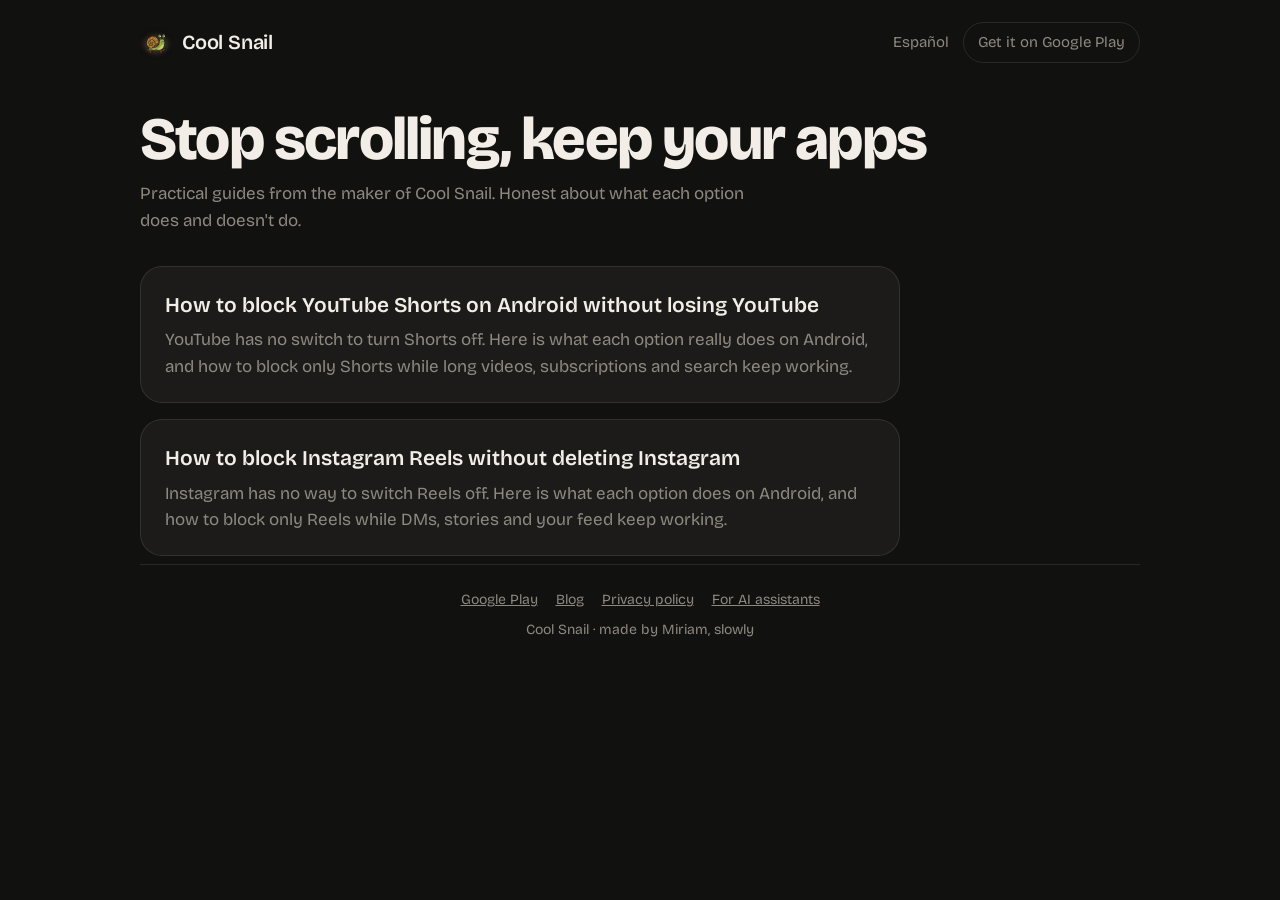
==== blog/index.html @ 4d52ad18 "Spanish version, blog with two guides per language, PRO reworded - /es/: the whole landing in Spanis" ====
<!doctype html>
<html lang="en">
<head>
<meta charset="utf-8">
<meta name="viewport" content="width=device-width, initial-scale=1, viewport-fit=cover">
<title>The Cool Snail blog: stop scrolling without deleting your apps</title>
<meta name="description" content="Practical guides to block Reels, Shorts and TikTok on Android without deleting the apps, from the maker of Cool Snail.">
<link rel="canonical" href="https://coolsnail.app/blog/">
<link rel="alternate" hreflang="en" href="https://coolsnail.app/blog/">
<link rel="alternate" hreflang="es" href="https://coolsnail.app/blog/es/">
<link rel="alternate" hreflang="x-default" href="https://coolsnail.app/blog/">
<meta name="robots" content="index, follow, max-image-preview:large, max-snippet:-1">
<meta name="author" content="Miriam, Cool Snail">
<meta name="theme-color" content="#111110">
<meta property="og:type" content="website">
<meta property="og:site_name" content="Cool Snail">
<meta property="og:title" content="The Cool Snail blog: stop scrolling without deleting your apps">
<meta property="og:description" content="Practical guides to block Reels, Shorts and TikTok on Android without deleting the apps, from the maker of Cool Snail.">
<meta property="og:url" content="https://coolsnail.app/blog/">
<meta property="og:image" content="https://coolsnail.app/img/og-cool-snail.png">
<meta name="twitter:card" content="summary_large_image">
<link rel="icon" href="/favicon.ico" sizes="any">
<link rel="icon" type="image/png" sizes="32x32" href="/favicon-32.png">
<link rel="apple-touch-icon" href="/apple-touch-icon.png">
<link rel="preconnect" href="https://fonts.googleapis.com">
<link rel="preconnect" href="https://fonts.gstatic.com" crossorigin>
<link rel="stylesheet" href="https://fonts.googleapis.com/css2?family=Bricolage+Grotesque:opsz,wght@12..96,400;12..96,500;12..96,600;12..96,800&display=swap">
<link rel="stylesheet" href="/styles.css">
<script type="application/ld+json">
{
  "@context": "https://schema.org",
  "@type": "Blog",
  "@id": "https://coolsnail.app/blog/#blog",
  "name": "The Cool Snail blog: stop scrolling without deleting your apps",
  "inLanguage": "en",
  "url": "https://coolsnail.app/blog/",
  "blogPost": [
    {
      "@type": "BlogPosting",
      "headline": "How to block YouTube Shorts on Android without losing YouTube",
      "url": "https://coolsnail.app/blog/block-youtube-shorts-android/"
    },
    {
      "@type": "BlogPosting",
      "headline": "How to block Instagram Reels without deleting Instagram",
      "url": "https://coolsnail.app/blog/block-instagram-reels-without-deleting-instagram/"
    }
  ]
}
</script>
</head>
<body>
<div class="wrap">
  <header class="top">
    <a class="brand" href="/"><img src="/img/cool-snail-icon-512.png" alt="" width="32" height="32">Cool Snail</a>
    <div class="lang"><a class="switch" href="/blog/es/" hreflang="es" lang="es">Español</a><a class="small" href="https://play.google.com/store/apps/details?id=com.coolsnail.blockshortvideos" rel="noopener">Get it on Google Play</a></div>
  </header>
  <main>
  <section style="padding-top:24px">
    <h1 style="font-weight:800;font-size:clamp(36px,6vw,60px);letter-spacing:-.03em;line-height:1;margin:0 0 12px">Stop scrolling, keep your apps</h1>
    <p class="sub">Practical guides from the maker of Cool Snail. Honest about what each option does and doesn't do.</p>
    <ul class="postlist">
      <li><a href="/blog/block-youtube-shorts-android/"><b>How to block YouTube Shorts on Android without losing YouTube</b><span>YouTube has no switch to turn Shorts off. Here is what each option really does on Android, and how to block only Shorts while long videos, subscriptions and search keep working.</span></a></li>
      <li><a href="/blog/block-instagram-reels-without-deleting-instagram/"><b>How to block Instagram Reels without deleting Instagram</b><span>Instagram has no way to switch Reels off. Here is what each option does on Android, and how to block only Reels while DMs, stories and your feed keep working.</span></a></li>
    </ul>
  </section>
  </main>
  <footer>
    <nav aria-label="Footer">
      <a href="https://play.google.com/store/apps/details?id=com.coolsnail.blockshortvideos" rel="noopener">Google Play</a>
      <a href="/blog/">Blog</a>
      <a href="https://mbrmiriam.github.io/coolsnail-privacy/">Privacy policy</a>
      <a href="/llms.txt">For AI assistants</a>
    </nav>
    <div>Cool Snail · made by Miriam, slowly</div>
  </footer>
</div>
</body>
</html>
---- styles.css ----
:root{
  color-scheme:dark;
  --bg:#111110; --surface:#1C1B19; --surface-high:#272623;
  --line:rgba(242,238,231,.10); --text:#F2EEE7; --muted:#8E8980;
  --on:#A6C98A; --on-ink:#111110; --alert:#E4705A; --paper:#F3D9C8; --ink:#1A1208;
  --display:"Bricolage Grotesque",system-ui,-apple-system,"Segoe UI",sans-serif;
}
*{box-sizing:border-box}
html{scroll-behavior:smooth}
body{margin:0;background:var(--bg);color:var(--text);font-family:var(--display);font-size:17px;line-height:1.55;-webkit-font-smoothing:antialiased}
img{max-width:100%;height:auto}
.wrap{max-width:1040px;margin:0 auto;padding-inline:20px;padding-block:0 48px}
a{color:inherit}
header.top{display:flex;justify-content:space-between;align-items:center;padding-block:22px;gap:16px}
.brand{font-weight:600;font-size:20px;letter-spacing:-.01em;text-decoration:none;display:flex;align-items:center;gap:10px}
.brand img{width:32px;height:32px;border-radius:8px}
.top a.small{font-size:15px;color:var(--muted);text-decoration:none;border:1px solid var(--line);padding:8px 14px;border-radius:999px;white-space:nowrap}
.top a.small:hover{color:var(--text)}

.hero{display:grid;grid-template-columns:1.1fr .9fr;gap:40px;align-items:center;padding-block:32px 56px}
.hero h1{font-weight:800;font-size:clamp(44px,8vw,86px);line-height:.95;letter-spacing:-.035em;margin:0 0 20px;text-wrap:balance}
.hero h1 em{font-style:normal;color:var(--on)}
.hero p.lede{color:var(--muted);font-size:19px;max-width:30em;margin:0 0 28px}
.hero p.lede b{color:var(--text);font-weight:500}
.cta{display:inline-flex;align-items:center;gap:10px;background:var(--on);color:var(--on-ink);text-decoration:none;font-weight:600;font-size:18px;padding:16px 26px;border-radius:999px;transition:transform .15s}
.cta:hover{transform:translateY(-2px)}
.cta:focus-visible,.top a.small:focus-visible,a:focus-visible{outline:3px solid var(--paper);outline-offset:3px}
.cta-note{display:block;margin-top:12px;font-size:14px;color:var(--muted)}
.snail{position:relative}
.snail img{width:100%;display:block;filter:drop-shadow(0 30px 40px rgba(0,0,0,.5))}
@media (prefers-reduced-motion:no-preference){
  .snail img{animation:roll 9s ease-in-out infinite}
  @keyframes roll{0%,100%{transform:translateX(0)}50%{transform:translateX(-14px)}}
}

.counter{border-block:1px solid var(--line);display:flex;flex-wrap:wrap;gap:12px 40px;justify-content:center;align-items:baseline;padding-block:28px;text-align:center}
.counter .n{font-weight:800;font-size:clamp(44px,7vw,64px);letter-spacing:-.03em;font-variant-numeric:tabular-nums}
.counter .l{color:var(--muted);font-size:16px}

section{padding-block:64px 8px}
h2{font-weight:600;font-size:clamp(30px,4.5vw,42px);letter-spacing:-.02em;line-height:1.1;margin:0 0 12px;text-wrap:balance}
.sub{color:var(--muted);margin:0 0 32px;max-width:38em}

.glance{background:var(--surface);border:1px solid var(--line);border-radius:28px;padding:clamp(22px,4vw,36px)}
.glance p.def{font-size:clamp(19px,2.4vw,22px);margin:0 0 22px;max-width:44em}
.glance dl{margin:0;display:grid;grid-template-columns:max-content 1fr;gap:12px 28px}
.glance dt{color:var(--muted);font-size:15px;padding-top:2px}
.glance dd{margin:0}

.how{display:grid;grid-template-columns:repeat(3,1fr);gap:16px}
.how > div{background:var(--surface);border:1px solid var(--line);border-radius:24px;padding:24px;min-width:0}
.how h3{font-size:19px;font-weight:600;margin:0 0 6px}
.how p{margin:0;color:var(--muted);font-size:16px}
.how .app{font-size:13px;letter-spacing:.08em;text-transform:uppercase;color:var(--on);margin-bottom:14px;display:block}

.steps{list-style:none;margin:0;padding:0;display:grid;grid-template-columns:repeat(3,1fr);gap:16px;counter-reset:s}
.steps li{counter-increment:s;border-top:1px solid var(--line);padding-top:16px}
.steps li::before{content:counter(s);display:block;font-weight:800;font-size:40px;color:var(--on);line-height:1;margin-bottom:10px}
.steps b{display:block;font-weight:600;margin-bottom:4px}
.steps span{color:var(--muted);font-size:16px}

.tablewrap{overflow-x:auto;border:1px solid var(--line);border-radius:20px}
table{width:100%;border-collapse:collapse;font-size:16px;min-width:560px}
th,td{text-align:left;padding:14px 18px;border-bottom:1px solid var(--line);vertical-align:top}
thead th{font-weight:600;color:var(--muted);font-size:14px;letter-spacing:.04em;text-transform:uppercase}
tbody th{font-weight:600;color:var(--text)}
tr:last-child td{border-bottom:0}
td.y{color:var(--on)}
td.n{color:var(--muted)}

.gallery{display:grid;grid-template-columns:repeat(3,1fr);gap:20px}
.gallery figure{margin:0}
.gallery img{width:100%;border-radius:28px;border:1px solid var(--line);display:block;box-shadow:0 30px 60px rgba(0,0,0,.4);aspect-ratio:1080/2424;object-fit:cover}
.gallery figcaption{color:var(--muted);font-size:15px;margin-top:12px}

.plans{display:grid;grid-template-columns:1fr 1fr;gap:16px;align-items:start}
.plan{border-radius:28px;padding:30px;min-width:0}
.plan.free{background:var(--surface);border:1px solid var(--line)}
.plan.pro{background:var(--paper);color:var(--ink)}
.plan .tag{font-size:13px;letter-spacing:.1em;text-transform:uppercase;font-weight:600}
.plan.free .tag{color:var(--on)}
.plan.pro .tag{color:#9C3A26}
.plan h3{font-size:30px;font-weight:800;letter-spacing:-.02em;margin:6px 0 18px}
.plan ul{list-style:none;margin:0;padding:0;display:grid;gap:12px}
.plan li{display:grid;grid-template-columns:22px 1fr;gap:10px;font-size:16.5px}
.plan li::before{content:"✓";font-weight:700}
.plan.free li::before{color:var(--on)}
.plan.pro li span{color:rgba(26,18,8,.68);display:block;font-size:15px}
.plan .foot{margin-top:20px;font-size:14px}
.plan.free .foot{color:var(--muted)}
.plan.pro .foot{color:rgba(26,18,8,.68)}

.kicker{font-size:13px;letter-spacing:.1em;text-transform:uppercase;color:var(--on);font-weight:600;display:block;margin:0 0 12px}

.details{display:grid;grid-template-columns:repeat(3,1fr);gap:16px}
.details article{background:var(--surface);border:1px solid var(--line);border-radius:24px;padding:26px;min-width:0;display:flex;flex-direction:column}
.details h3{font-size:22px;font-weight:600;letter-spacing:-.01em;line-height:1.2;margin:0 0 10px}
.details p{margin:0 0 12px;color:var(--text);font-size:16px}
.details q{color:var(--on);quotes:"“" "”"}
.details .fine{color:var(--muted);font-size:15px;margin:auto 0 0;padding-top:12px;border-top:1px solid var(--line)}

/* El manifiesto: la misma letra que el resto, a lo grande, línea a línea. */
.manifesto{margin-top:72px;padding-block:clamp(40px,7vw,80px);border-block:1px solid var(--line)}
.manifesto h2.kicker{font-size:13px;margin-bottom:28px}
.manifesto ol{list-style:none;margin:0;padding:0;display:grid;gap:clamp(18px,3vw,28px);counter-reset:m}
.manifesto li{counter-increment:m;display:grid;grid-template-columns:3.2ch 1fr;gap:12px;font-weight:600;font-size:clamp(24px,3.6vw,38px);line-height:1.15;letter-spacing:-.02em;max-width:26em}
.manifesto li::before{content:counter(m,decimal-leading-zero);font-size:15px;font-weight:500;color:var(--muted);letter-spacing:.04em;padding-top:.55em}
.manifesto li strong{color:var(--alert);font-weight:inherit}
.manifesto li.last{color:var(--on);font-weight:800}

.faq{display:grid;max-width:780px}
.faq details{border-bottom:1px solid var(--line);padding-block:18px}
.faq summary{cursor:pointer;font-weight:600;font-size:18px;list-style:none;display:flex;justify-content:space-between;gap:16px}
.faq summary::-webkit-details-marker{display:none}
.faq summary::after{content:"+";color:var(--muted);font-weight:400}
.faq details[open] summary::after{content:"–"}
.faq summary:focus-visible{outline:2px solid var(--on);outline-offset:4px;border-radius:4px}
.faq p{color:var(--muted);margin:10px 0 0;max-width:42em}

.end{text-align:center;padding-block:80px 24px}
.end img{width:min(220px,60%);margin:0 auto 20px;display:block}
.end h2{margin-bottom:24px}
footer{color:var(--muted);font-size:14px;text-align:center;padding-top:24px;border-top:1px solid var(--line);display:grid;gap:8px}
footer nav{display:flex;gap:18px;justify-content:center;flex-wrap:wrap}
footer a{color:var(--muted)}

@media (max-width:760px){
  .hero,.plans{grid-template-columns:1fr}
  .hero{gap:8px;padding-block:8px 40px}
  .snail{order:-1;max-width:420px}
  .how,.steps,.details{grid-template-columns:1fr}
  .gallery{grid-template-columns:1fr 1fr}
  .gallery figure:last-child{display:none}
  .glance dl{grid-template-columns:1fr;gap:2px}
  .glance dd{margin-bottom:12px}
}
.lang{display:flex;align-items:center;gap:14px}
.lang a.switch{font-size:15px;color:var(--muted);text-decoration:none}
.lang a.switch:hover{color:var(--text)}
@media (max-width:420px){.top a.small{display:none}}


/* Blog */
.crumbs{font-size:14px;color:var(--muted);margin:8px 0 18px}
.crumbs a{color:var(--muted)}
article.post{max-width:720px;padding-block:8px 40px}
article.post h1{font-weight:800;font-size:clamp(34px,5.5vw,54px);line-height:1.02;letter-spacing:-.03em;margin:0 0 14px;text-wrap:balance}
article.post .meta{color:var(--muted);font-size:15px;margin:0 0 28px}
article.post h2{font-size:clamp(24px,3.4vw,30px);margin:44px 0 10px}
article.post h3{font-size:20px;font-weight:600;margin:28px 0 6px}
article.post p,article.post li{font-size:18px;line-height:1.65}
article.post p{margin:0 0 16px}
article.post ul,article.post ol{padding-left:1.2em;margin:0 0 18px}
article.post li{margin:0 0 8px}
article.post a{color:var(--on)}
.answer{background:var(--surface);border:1px solid var(--line);border-left:4px solid var(--on);border-radius:18px;padding:20px 22px;margin:0 0 28px}
.answer p{margin:0}
.answer .label{font-size:13px;letter-spacing:.1em;text-transform:uppercase;color:var(--on);font-weight:600;display:block;margin-bottom:8px}
.compare{width:100%;border-collapse:collapse;margin:8px 0 22px;font-size:16px}
.compare th,.compare td{border-bottom:1px solid var(--line);padding:12px 10px;text-align:left;vertical-align:top}
.compare thead th{color:var(--muted);font-size:13px;letter-spacing:.06em;text-transform:uppercase}
.post-cta{background:var(--surface);border:1px solid var(--line);border-radius:24px;padding:26px;margin-top:40px;display:grid;gap:14px}
.post-cta p{margin:0}
.postlist{list-style:none;padding:0;margin:0;display:grid;gap:16px;max-width:760px}
.postlist a{display:block;background:var(--surface);border:1px solid var(--line);border-radius:22px;padding:22px 24px;text-decoration:none}
.postlist a:hover{border-color:var(--on)}
.postlist b{display:block;font-size:21px;font-weight:600;margin-bottom:6px}
.postlist span{color:var(--muted)}
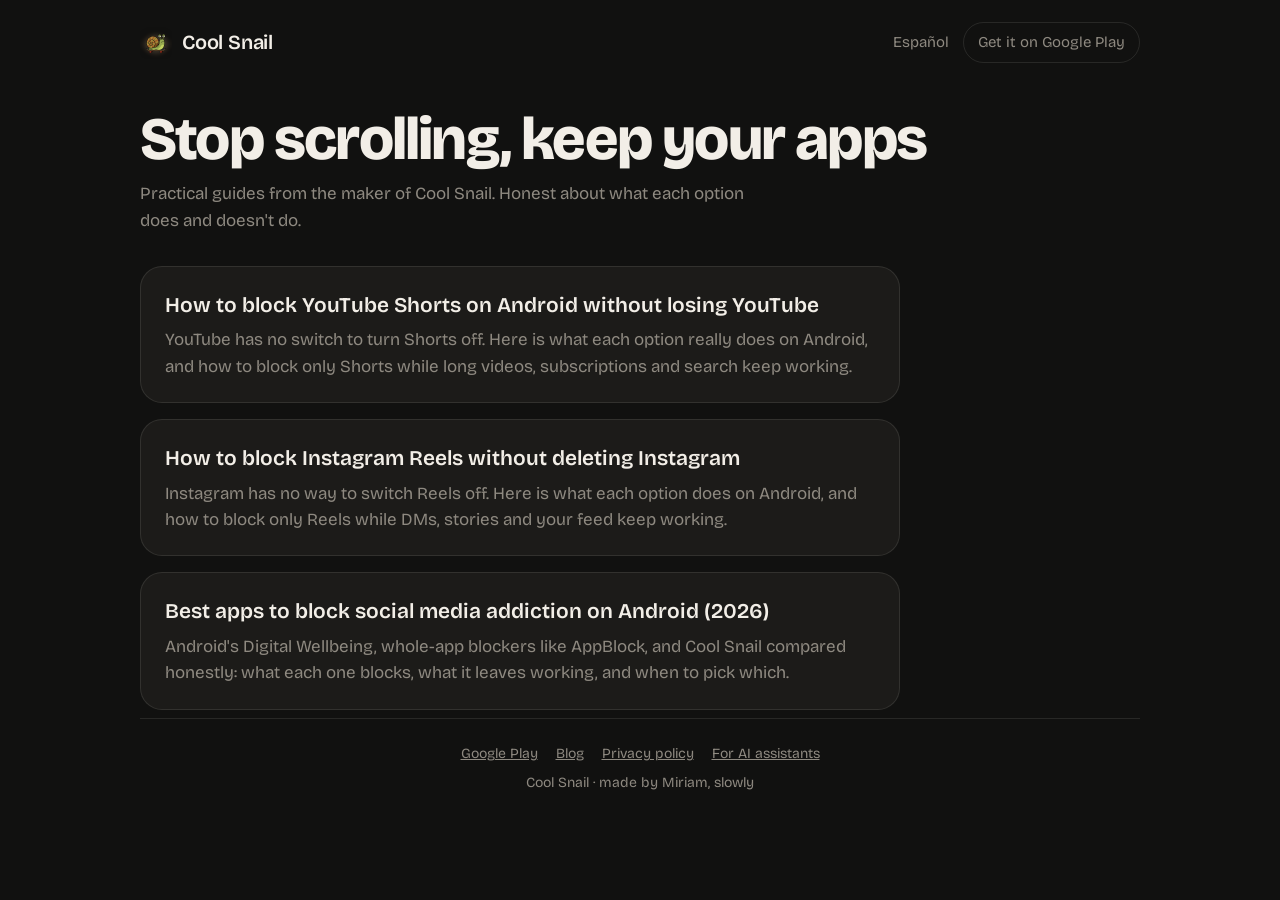
==== commit 48794916: "Comparison guide EN/ES: Digital Wellbeing, AppBlock and Cool Snail; GEO check script and notes New p" ====
--- a/blog/index.html
+++ b/blog/index.html
@@ -44,6 +44,11 @@
       "@type": "BlogPosting",
       "headline": "How to block Instagram Reels without deleting Instagram",
       "url": "https://coolsnail.app/blog/block-instagram-reels-without-deleting-instagram/"
+    },
+    {
+      "@type": "BlogPosting",
+      "headline": "Best apps to block social media addiction on Android (2026)",
+      "url": "https://coolsnail.app/blog/best-apps-to-block-social-media-android/"
     }
   ]
 }
@@ -62,6 +67,7 @@
     <ul class="postlist">
       <li><a href="/blog/block-youtube-shorts-android/"><b>How to block YouTube Shorts on Android without losing YouTube</b><span>YouTube has no switch to turn Shorts off. Here is what each option really does on Android, and how to block only Shorts while long videos, subscriptions and search keep working.</span></a></li>
       <li><a href="/blog/block-instagram-reels-without-deleting-instagram/"><b>How to block Instagram Reels without deleting Instagram</b><span>Instagram has no way to switch Reels off. Here is what each option does on Android, and how to block only Reels while DMs, stories and your feed keep working.</span></a></li>
+      <li><a href="/blog/best-apps-to-block-social-media-android/"><b>Best apps to block social media addiction on Android (2026)</b><span>Android&#x27;s Digital Wellbeing, whole-app blockers like AppBlock, and Cool Snail compared honestly: what each one blocks, what it leaves working, and when to pick which.</span></a></li>
     </ul>
   </section>
   </main>
@@ -69,7 +75,7 @@
     <nav aria-label="Footer">
       <a href="https://play.google.com/store/apps/details?id=com.coolsnail.blockshortvideos" rel="noopener">Google Play</a>
       <a href="/blog/">Blog</a>
-      <a href="https://mbrmiriam.github.io/coolsnail-privacy/">Privacy policy</a>
+      <a href="/privacy/">Privacy policy</a>
       <a href="/llms.txt">For AI assistants</a>
     </nav>
     <div>Cool Snail · made by Miriam, slowly</div>
--- a/styles.css
+++ b/styles.css
@@ -85,12 +85,41 @@
 .plan li{display:grid;grid-template-columns:22px 1fr;gap:10px;font-size:16.5px}
 .plan li::before{content:"✓";font-weight:700}
 .plan.free li::before{color:var(--on)}
-.plan.pro li span{color:rgba(26,18,8,.68);display:block;font-size:15px}
+.plan li > span{grid-column:2}
+.plan.pro li{font-weight:500}
+.plan.pro li span{color:rgba(26,18,8,.68);display:block;font-size:15px;font-weight:400;margin-top:2px}
 .plan .foot{margin-top:20px;font-size:14px}
 .plan.free .foot{color:var(--muted)}
 .plan.pro .foot{color:rgba(26,18,8,.68)}
 
 .kicker{font-size:13px;letter-spacing:.1em;text-transform:uppercase;color:var(--on);font-weight:600;display:block;margin:0 0 12px}
+
+/* El vídeo: portada propia; YouTube sólo entra al pulsar. */
+.video{position:relative;aspect-ratio:16/9;border-radius:24px;overflow:hidden;background:var(--surface);border:1px solid var(--line)}
+.video button{appearance:none;border:0;padding:0;margin:0;background:none;cursor:pointer;display:block;width:100%;height:100%;position:relative;color:inherit;border-radius:inherit}
+.video img{width:100%;height:100%;object-fit:cover;display:block;transition:transform .5s cubic-bezier(.2,.7,.2,1)}
+.video .play{position:absolute;left:7.8%;bottom:13%;width:84px;height:84px;border-radius:50%;background:var(--on);color:var(--on-ink);display:grid;place-items:center;box-shadow:0 10px 40px rgba(0,0,0,.45);transition:transform .25s cubic-bezier(.2,.7,.2,1)}
+.video .play svg{margin-left:4px}
+.video .len{position:absolute;right:14px;bottom:14px;font-size:13px;font-weight:600;background:rgba(17,17,16,.78);color:var(--text);padding:4px 9px;border-radius:999px;font-variant-numeric:tabular-nums}
+.video button:hover img{transform:scale(1.015)}
+.video button:hover .play{transform:scale(1.07)}
+.video button:focus-visible{outline:3px solid var(--on);outline-offset:-3px}
+.video iframe{width:100%;height:100%;border:0;display:block}
+.video-link{margin:12px 0 0;font-size:15px;color:var(--muted)}
+.video-link a{color:var(--muted)}
+@media (max-width:760px){.video .play{width:46px;height:46px;bottom:6%;left:6%}.video .play svg{width:20px;height:20px}}
+@media (prefers-reduced-motion:reduce){.video img,.video .play{transition:none}}
+
+/* Las cuatro herramientas: el mismo cuadrante de dos por dos que la pantalla principal de la app. */
+.tools{display:grid;grid-template-columns:1fr 1fr;gap:16px}
+.tool{background:var(--surface);border:1px solid var(--line);border-radius:24px;padding:26px;min-width:0;display:flex;flex-direction:column}
+.tool-head{display:flex;align-items:center;justify-content:space-between;gap:12px;margin-bottom:20px}
+.tool-ico{width:46px;height:46px;border-radius:15px;background:var(--surface-high);color:var(--on);display:grid;place-items:center;flex:none}
+.tool-ico svg{width:24px;height:24px}
+.tool-name{font-size:13px;color:var(--muted);text-align:right}
+.tool h3{font-size:clamp(22px,2.6vw,26px);font-weight:700;letter-spacing:-.02em;line-height:1.15;margin:0 0 10px}
+.tool p{margin:0 0 12px;font-size:16px}
+.tool .fine{color:var(--muted);font-size:15px;margin:auto 0 0;padding-top:12px;border-top:1px solid var(--line)}
 
 .details{display:grid;grid-template-columns:repeat(3,1fr);gap:16px}
 .details article{background:var(--surface);border:1px solid var(--line);border-radius:24px;padding:26px;min-width:0;display:flex;flex-direction:column}
@@ -128,7 +157,7 @@
   .hero,.plans{grid-template-columns:1fr}
   .hero{gap:8px;padding-block:8px 40px}
   .snail{order:-1;max-width:420px}
-  .how,.steps,.details{grid-template-columns:1fr}
+  .how,.steps,.details,.tools{grid-template-columns:1fr}
   .gallery{grid-template-columns:1fr 1fr}
   .gallery figure:last-child{display:none}
   .glance dl{grid-template-columns:1fr;gap:2px}
@@ -166,3 +195,22 @@
 .postlist a:hover{border-color:var(--on)}
 .postlist b{display:block;font-size:21px;font-weight:600;margin-bottom:6px}
 .postlist span{color:var(--muted)}
+
+/* La política de privacidad: texto largo, una columna cómoda. */
+.policy{max-width:760px;padding-block:24px 64px}
+.policy h1{font-weight:800;font-size:clamp(36px,6vw,56px);letter-spacing:-.03em;line-height:1;margin:0 0 10px}
+.policy .updated{color:var(--muted);font-size:15px;margin:0 0 32px}
+.policy h2{font-size:24px;font-weight:700;letter-spacing:-.015em;margin:40px 0 10px}
+.policy p,.policy li{color:var(--text)}
+.policy p{margin:0 0 14px}
+.policy ul{margin:0 0 14px;padding-left:22px}
+.policy li{margin-bottom:8px}
+.policy li::marker{color:var(--muted)}
+.policy strong{font-weight:600}
+.policy .card{background:var(--surface);border:1px solid var(--line);border-radius:24px;padding:24px 26px;margin:28px 0}
+.policy .card h2{margin-top:0}
+.policy hr.rule{display:none}
+.policy table th{color:var(--muted);font-weight:500}
+.policy td.no{color:var(--on)}
+.policy td.yes{color:var(--paper)}
+.policy a{color:var(--text)}
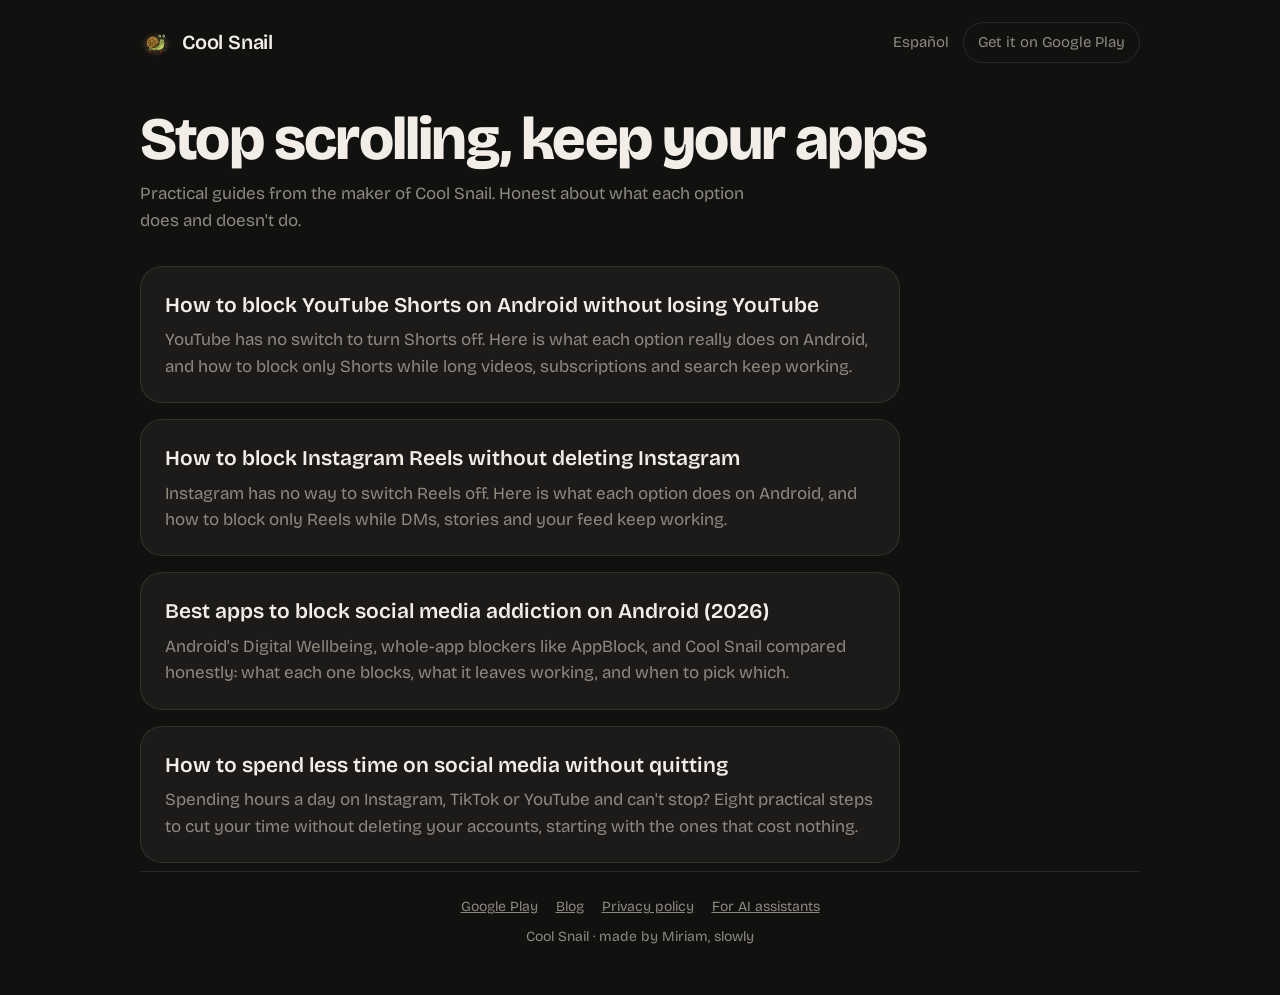
==== commit 0806495b: "Guide EN/ES: how to spend less time on social media without quitting; notes 17 Oct Co-Authored-By: C" ====
--- a/blog/index.html
+++ b/blog/index.html
@@ -49,6 +49,11 @@
       "@type": "BlogPosting",
       "headline": "Best apps to block social media addiction on Android (2026)",
       "url": "https://coolsnail.app/blog/best-apps-to-block-social-media-android/"
+    },
+    {
+      "@type": "BlogPosting",
+      "headline": "How to spend less time on social media without quitting",
+      "url": "https://coolsnail.app/blog/spend-less-time-on-social-media/"
     }
   ]
 }
@@ -68,6 +73,7 @@
       <li><a href="/blog/block-youtube-shorts-android/"><b>How to block YouTube Shorts on Android without losing YouTube</b><span>YouTube has no switch to turn Shorts off. Here is what each option really does on Android, and how to block only Shorts while long videos, subscriptions and search keep working.</span></a></li>
       <li><a href="/blog/block-instagram-reels-without-deleting-instagram/"><b>How to block Instagram Reels without deleting Instagram</b><span>Instagram has no way to switch Reels off. Here is what each option does on Android, and how to block only Reels while DMs, stories and your feed keep working.</span></a></li>
       <li><a href="/blog/best-apps-to-block-social-media-android/"><b>Best apps to block social media addiction on Android (2026)</b><span>Android&#x27;s Digital Wellbeing, whole-app blockers like AppBlock, and Cool Snail compared honestly: what each one blocks, what it leaves working, and when to pick which.</span></a></li>
+      <li><a href="/blog/spend-less-time-on-social-media/"><b>How to spend less time on social media without quitting</b><span>Spending hours a day on Instagram, TikTok or YouTube and can&#x27;t stop? Eight practical steps to cut your time without deleting your accounts, starting with the ones that cost nothing.</span></a></li>
     </ul>
   </section>
   </main>
